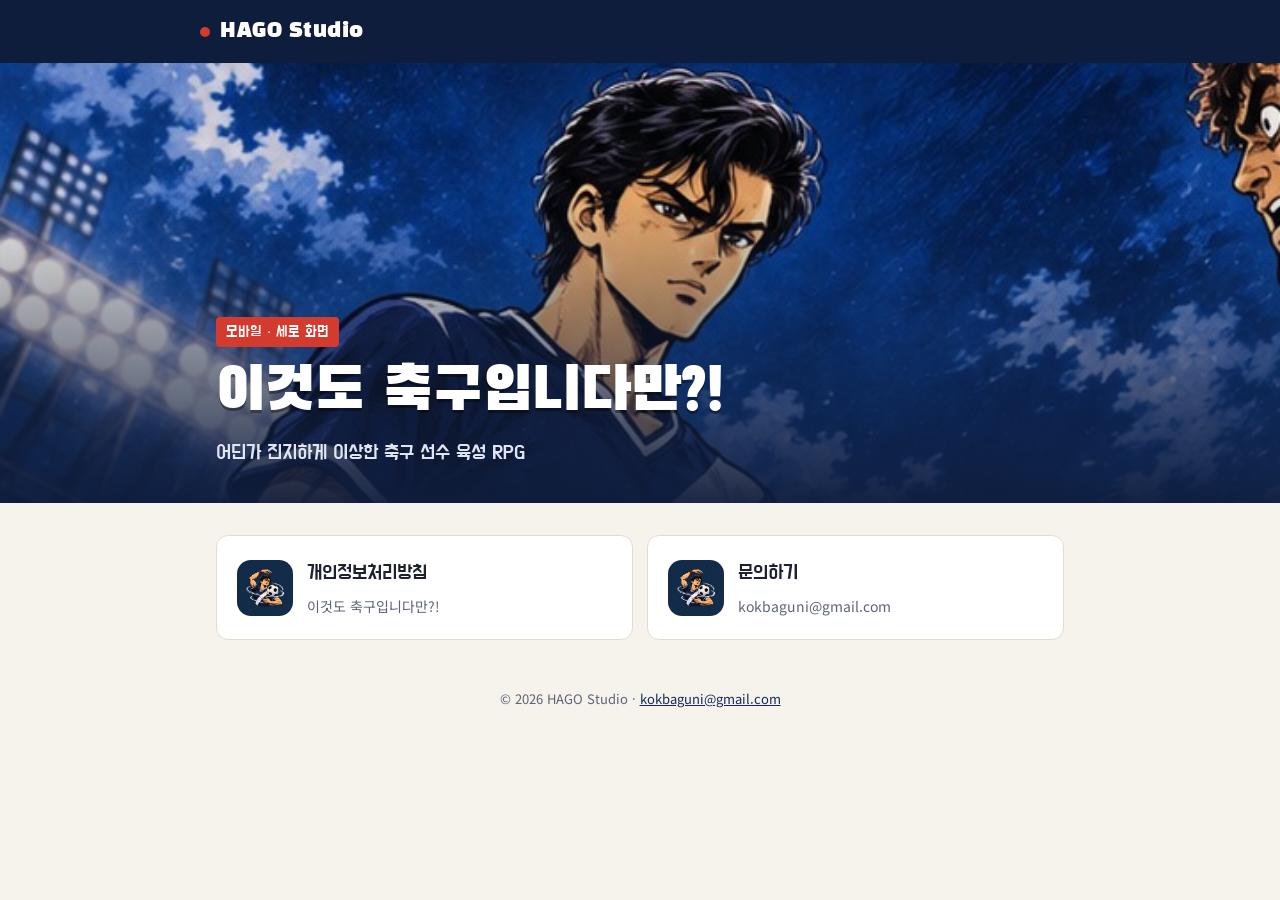
==== index.html @ 5676d5c1 "HAGO Studio site: privacy policy, app-ads.txt" ====
<!doctype html>
<html lang="ko"><head><meta charset="utf-8"><meta name="viewport" content="width=device-width,initial-scale=1">
<title>HAGO Studio</title>
<link rel="icon" href="img/icon.png">
<link rel="preconnect" href="https://fonts.googleapis.com"><link rel="preconnect" href="https://fonts.gstatic.com" crossorigin>
<link href="https://fonts.googleapis.com/css2?family=Black+Han+Sans&family=Do+Hyeon&family=Noto+Sans+KR:wght@400;700&display=swap" rel="stylesheet">
<link rel="stylesheet" href="style.css">
</head><body>
<header class="bar"><div class="in"><span class="dot"></span><a href="index.html">HAGO Studio</a></div></header>
<section class="hero"><div class="in">
<span class="tag">모바일 · 세로 화면</span>
<h1>이것도 축구입니다만?!</h1>
<p>어딘가 진지하게 이상한 축구 선수 육성 RPG</p>
</div></section>
<main>
<div class="cards">
<a class="card" href="privacy.html"><img src="img/icon.png" alt=""><div><b>개인정보처리방침</b><span>이것도 축구입니다만?!</span></div></a>
<a class="card" href="mailto:kokbaguni@gmail.com"><img src="img/icon.png" alt=""><div><b>문의하기</b><span>kokbaguni@gmail.com</span></div></a>
</div>
</main>
<footer>© 2026 HAGO Studio · <a href="mailto:kokbaguni@gmail.com">kokbaguni@gmail.com</a></footer>
</body></html>
---- style.css ----
:root{--navy:#0f1d3d;--navy2:#16295a;--ink:#1c2230;--paper:#f6f3ec;--red:#d23b2e;--muted:#5d6475;--line:#e2ddd1}
*{box-sizing:border-box}
html,body{overflow-x:hidden}
body{margin:0;overflow-wrap:anywhere;background:var(--paper);color:var(--ink);font-family:"Noto Sans KR",-apple-system,"Apple SD Gothic Neo",sans-serif;line-height:1.75}
a{color:var(--navy2)}
.bar{background:var(--navy);color:#fff;padding:14px 16px}
.bar .in{max-width:880px;margin:0 auto;display:flex;align-items:center;gap:10px}
.bar a{color:#fff;text-decoration:none;font-family:"Black Han Sans",sans-serif;font-size:20px;letter-spacing:.5px}
.bar .dot{width:10px;height:10px;border-radius:50%;background:var(--red)}
.hero{position:relative;background:var(--navy) url(img/hero.jpg) center 22%/cover;min-height:440px;display:flex;align-items:flex-end}
.hero:after{content:"";position:absolute;inset:0;background:linear-gradient(180deg,rgba(15,29,61,.05) 30%,rgba(15,29,61,.95))}
.hero .in{position:relative;z-index:1;max-width:880px;margin:0 auto;width:100%;padding:32px 16px}
.hero h1{margin:0;color:#fff;font-family:"Black Han Sans",sans-serif;font-weight:400;font-size:clamp(34px,8vw,60px);line-height:1.15;text-shadow:0 3px 0 rgba(0,0,0,.35)}
.hero p{margin:8px 0 0;color:#dfe5f3;font-family:"Do Hyeon",sans-serif;font-size:20px}
.tag{display:inline-block;background:var(--red);color:#fff;font-family:"Do Hyeon",sans-serif;font-size:15px;padding:2px 10px;border-radius:4px;margin-bottom:12px}
main{max-width:880px;margin:0 auto;padding:32px 16px 48px}
.cards{display:grid;grid-template-columns:repeat(auto-fit,minmax(min(240px,100%),1fr));gap:14px}
.card{background:#fff;border:1px solid var(--line);border-radius:12px;padding:20px;display:flex;gap:14px;align-items:center;text-decoration:none;color:var(--ink);transition:transform .15s}
.card:hover{transform:translateY(-2px)}
.card img{width:56px;height:56px;border-radius:14px}
.card b{display:block;font-family:"Do Hyeon",sans-serif;font-weight:400;font-size:20px}
.card span{color:var(--muted);font-size:14px}
.doc{background:#fff;border:1px solid var(--line);border-radius:12px;padding:8px 28px 24px}
.doc h1{font-family:"Black Han Sans",sans-serif;font-weight:400;font-size:28px;color:var(--navy);margin:20px 0 4px}
.doc h2{font-family:"Do Hyeon",sans-serif;font-weight:400;font-size:21px;color:var(--navy2);border-left:4px solid var(--red);padding-left:10px;margin:28px 0 8px}
.doc ul{padding-left:20px}
.doc a{word-break:break-all}
footer{text-align:center;color:var(--muted);font-size:13px;padding:0 16px 32px}
@media (max-width:520px){.doc{padding:4px 18px 18px}.hero{min-height:380px}}
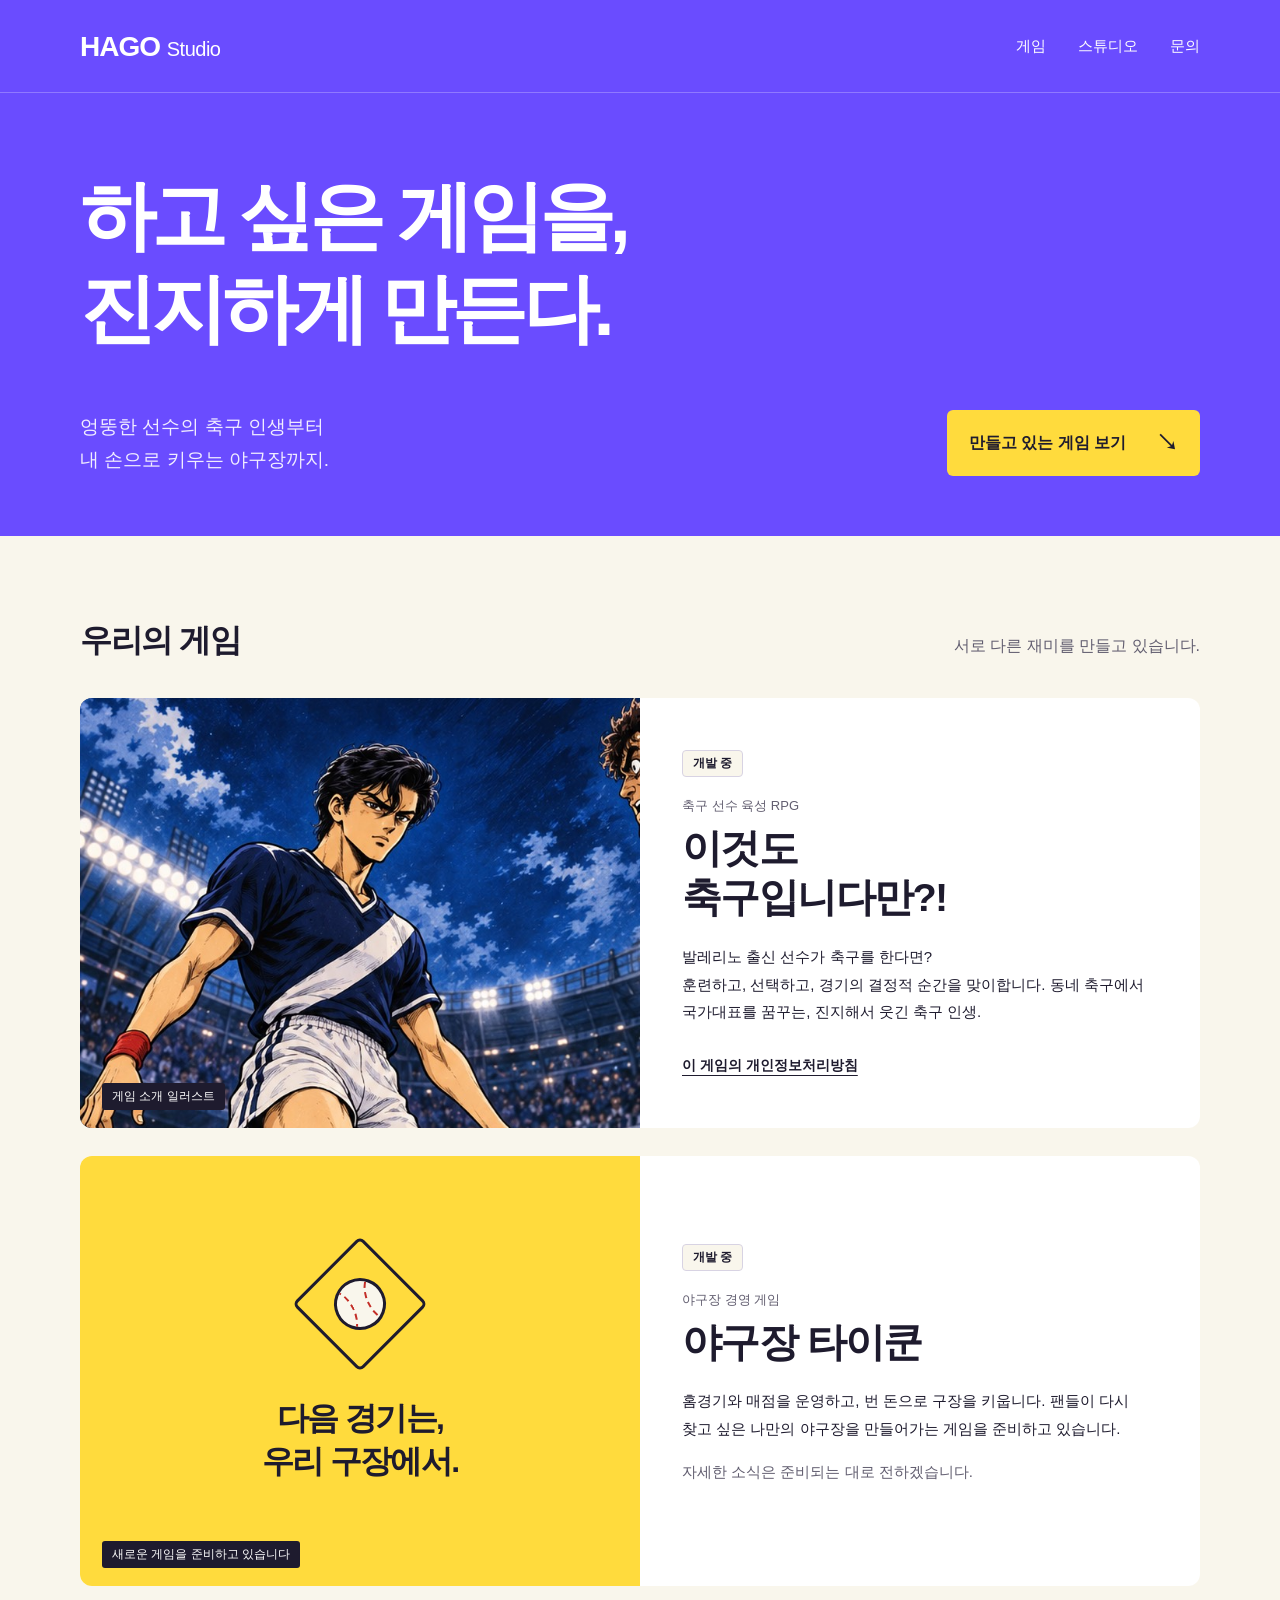
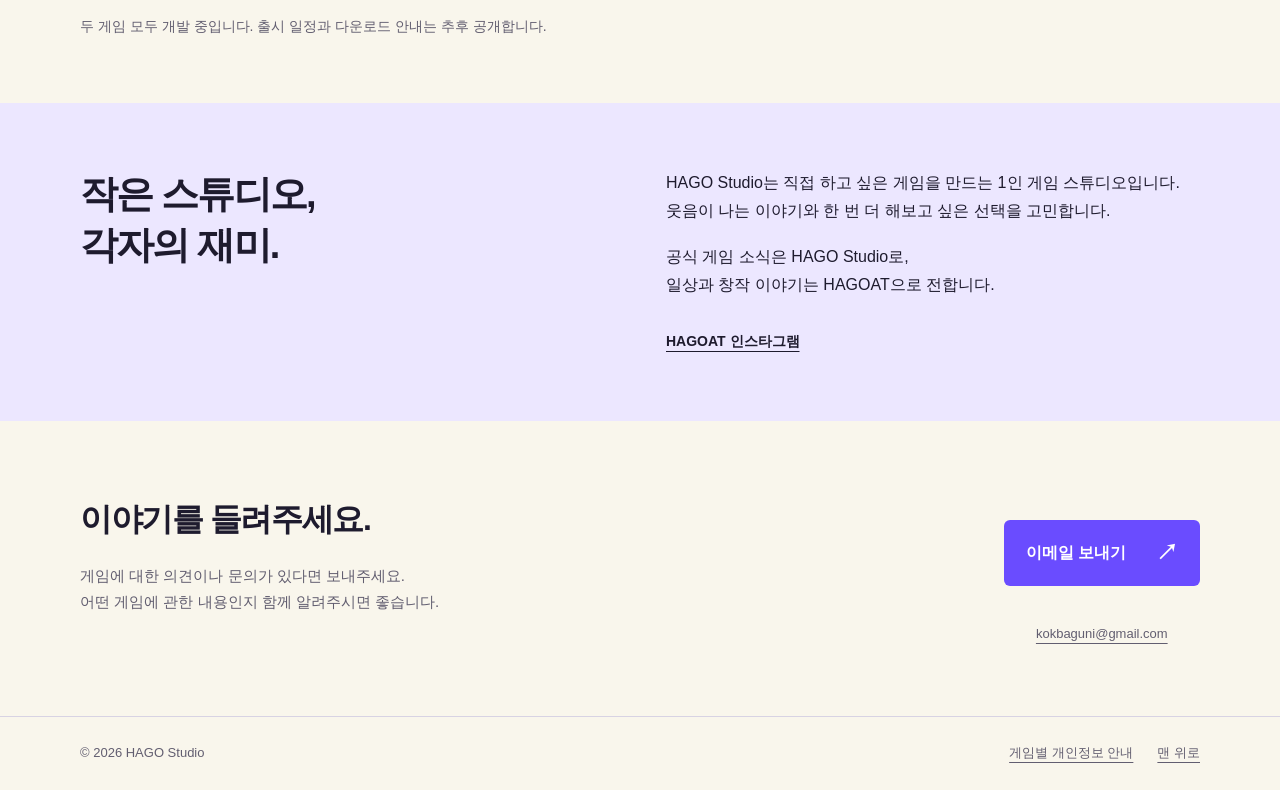
==== commit 1fb9aa8c: "Make HAGO Studio home showcase football and baseball" ====
--- a/index.html
+++ b/index.html
@@ -1,22 +1,96 @@
 <!doctype html>
-<html lang="ko"><head><meta charset="utf-8"><meta name="viewport" content="width=device-width,initial-scale=1">
-<title>HAGO Studio</title>
-<link rel="icon" href="img/icon.png">
-<link rel="preconnect" href="https://fonts.googleapis.com"><link rel="preconnect" href="https://fonts.gstatic.com" crossorigin>
-<link href="https://fonts.googleapis.com/css2?family=Black+Han+Sans&family=Do+Hyeon&family=Noto+Sans+KR:wght@400;700&display=swap" rel="stylesheet">
-<link rel="stylesheet" href="style.css">
-</head><body>
-<header class="bar"><div class="in"><span class="dot"></span><a href="index.html">HAGO Studio</a></div></header>
-<section class="hero"><div class="in">
-<span class="tag">모바일 · 세로 화면</span>
-<h1>이것도 축구입니다만?!</h1>
-<p>어딘가 진지하게 이상한 축구 선수 육성 RPG</p>
-</div></section>
-<main>
-<div class="cards">
-<a class="card" href="privacy.html"><img src="img/icon.png" alt=""><div><b>개인정보처리방침</b><span>이것도 축구입니다만?!</span></div></a>
-<a class="card" href="mailto:kokbaguni@gmail.com"><img src="img/icon.png" alt=""><div><b>문의하기</b><span>kokbaguni@gmail.com</span></div></a>
-</div>
-</main>
-<footer>© 2026 HAGO Studio · <a href="mailto:kokbaguni@gmail.com">kokbaguni@gmail.com</a></footer>
-</body></html>
+<html lang="ko">
+<head>
+  <meta charset="utf-8">
+  <meta name="viewport" content="width=device-width, initial-scale=1">
+  <title>HAGO Studio — 하고 싶은 게임을, 진지하게 만든다.</title>
+  <meta name="description" content="HAGO Studio는 하고 싶은 게임을 진지하게 만드는 1인 게임 스튜디오입니다. 개발 중인 축구 선수 육성 RPG와 야구장 경영 게임을 만나보세요.">
+  <meta name="theme-color" content="#6A4CFF">
+  <meta property="og:type" content="website">
+  <meta property="og:title" content="HAGO Studio">
+  <meta property="og:description" content="하고 싶은 게임을, 진지하게 만든다. HAGO Studio의 게임과 소식.">
+  <meta property="og:url" content="https://studiohago.github.io/">
+  <link rel="canonical" href="https://studiohago.github.io/">
+  <link rel="icon" href="site-icon.svg" type="image/svg+xml">
+  <link rel="stylesheet" href="studio.css">
+</head>
+<body>
+  <a class="skip-link" href="#main">본문으로 바로가기</a>
+  <header class="site-header">
+    <div class="wrap header-inner">
+      <a class="studio-name" href="./" aria-label="HAGO Studio 홈">HAGO <span>Studio</span></a>
+      <nav aria-label="주요 메뉴">
+        <a href="#games">게임</a>
+        <a href="#studio">스튜디오</a>
+        <a href="#contact">문의</a>
+      </nav>
+    </div>
+  </header>
+  <main id="main">
+    <section class="studio-hero" aria-labelledby="hero-title">
+      <div class="wrap hero-inner">
+        <h1 id="hero-title">하고 싶은 게임을,<br>진지하게 만든다.</h1>
+        <div class="hero-bottom">
+          <p>엉뚱한 선수의 축구 인생부터<br>내 손으로 키우는 야구장까지.</p>
+          <a class="button button-yellow" href="#games">만들고 있는 게임 보기 <span aria-hidden="true">↘</span></a>
+        </div>
+      </div>
+    </section>
+
+    <section class="games-section wrap" id="games" aria-labelledby="games-title">
+      <div class="section-heading">
+        <h2 id="games-title">우리의 게임</h2>
+        <p>서로 다른 재미를 만들고 있습니다.</p>
+      </div>
+      <article class="game football" aria-labelledby="football-title">
+        <div class="game-art football-art">
+          <img src="img/hero.jpg" alt="이것도 축구입니다만?!의 스포츠 만화풍 소개 그림" width="720" height="960" fetchpriority="high">
+          <span class="art-caption">게임 소개 일러스트</span>
+        </div>
+        <div class="game-copy">
+          <span class="status">개발 중</span>
+          <p class="genre">축구 선수 육성 RPG</p>
+          <h3 id="football-title">이것도<br>축구입니다만?!</h3>
+          <p>발레리노 출신 선수가 축구를 한다면?<br>훈련하고, 선택하고, 경기의 결정적 순간을 맞이합니다. 동네 축구에서 국가대표를 꿈꾸는, 진지해서 웃긴 축구 인생.</p>
+          <a class="text-link" href="privacy.html">이 게임의 개인정보처리방침</a>
+        </div>
+      </article>
+      <article class="game baseball" aria-labelledby="baseball-title">
+        <div class="game-art baseball-art" aria-hidden="true">
+          <div class="ballpark-mark"><span class="diamond"></span><span class="baseball-ball"></span></div>
+          <p class="baseball-lettering">다음 경기는,<br>우리 구장에서.</p>
+          <span class="art-caption">새로운 게임을 준비하고 있습니다</span>
+        </div>
+        <div class="game-copy">
+          <span class="status">개발 중</span>
+          <p class="genre">야구장 경영 게임</p>
+          <h3 id="baseball-title">야구장 타이쿤</h3>
+          <p>홈경기와 매점을 운영하고, 번 돈으로 구장을 키웁니다. 팬들이 다시 찾고 싶은 나만의 야구장을 만들어가는 게임을 준비하고 있습니다.</p>
+          <p class="release-note">자세한 소식은 준비되는 대로 전하겠습니다.</p>
+        </div>
+      </article>
+      <p class="development-note">두 게임 모두 개발 중입니다. 출시 일정과 다운로드 안내는 추후 공개합니다.</p>
+    </section>
+
+    <section class="about-section" id="studio" aria-labelledby="about-title">
+      <div class="wrap about-inner">
+        <h2 id="about-title">작은 스튜디오,<br>각자의 재미.</h2>
+        <div>
+          <p>HAGO Studio는 직접 하고 싶은 게임을 만드는 1인 게임 스튜디오입니다. 웃음이 나는 이야기와 한 번 더 해보고 싶은 선택을 고민합니다.</p>
+          <p>공식 게임 소식은 HAGO Studio로,<br>일상과 창작 이야기는 HAGOAT으로 전합니다.</p>
+          <a class="text-link" href="https://www.instagram.com/hagoat_studio/" target="_blank" rel="noopener noreferrer">HAGOAT 인스타그램 <span class="sr-only">(새 창)</span></a>
+        </div>
+      </div>
+    </section>
+    <section class="contact-section wrap" id="contact" aria-labelledby="contact-title">
+      <div>
+        <h2 id="contact-title">이야기를 들려주세요.</h2>
+        <p>게임에 대한 의견이나 문의가 있다면 보내주세요.<br>어떤 게임에 관한 내용인지 함께 알려주시면 좋습니다.</p>
+      </div>
+      <a class="button button-purple" href="mailto:kokbaguni@gmail.com">이메일 보내기 <span aria-hidden="true">↗</span></a>
+      <p class="contact-address"><a href="mailto:kokbaguni@gmail.com">kokbaguni@gmail.com</a></p>
+    </section>
+  </main>
+  <footer class="site-footer"><div class="wrap footer-inner"><span>© 2026 HAGO Studio</span><a href="#games">게임별 개인정보 안내</a><a href="#main">맨 위로</a></div></footer>
+</body>
+</html>
--- a/studio.css
+++ b/studio.css
@@ -0,0 +1,4 @@
+:root{--purple:#6a4cff;--yellow:#ffdb3d;--ink:#1e1b2e;--cream:#f9f6ec;--white:#fff;--muted:#625e70;--line:#d8d3e3}
+*{box-sizing:border-box}html{scroll-padding-top:24px}body{margin:0;background:var(--cream);color:var(--ink);font-family:-apple-system,BlinkMacSystemFont,"Apple SD Gothic Neo","Malgun Gothic",sans-serif;line-height:1.75;word-break:keep-all;overflow-wrap:break-word}a{color:inherit;text-underline-offset:5px}a:focus-visible{outline:3px solid currentColor;outline-offset:6px}img{display:block;max-width:100%}.wrap{width:min(1120px,calc(100% - 80px));margin-inline:auto}.skip-link{position:absolute;left:20px;top:-100px;padding:10px 18px;background:var(--yellow);z-index:10}.skip-link:focus{top:12px}.site-header{background:var(--purple);color:#fff;border-bottom:1px solid #ffffff40}.header-inner{min-height:92px;display:flex;align-items:center;justify-content:space-between;gap:20px}.studio-name{font-size:28px;font-weight:900;letter-spacing:-1px;text-decoration:none}.studio-name span{font-weight:450;font-size:20px;letter-spacing:-.5px}.site-header nav{display:flex;gap:32px}.site-header nav a{font-size:15px;text-decoration:none}.site-header nav a:hover{text-decoration:underline}.studio-hero{background:var(--purple);color:white}.hero-inner{padding-block:76px 60px}.hero-inner h1{font-size:clamp(38px,6.3vw,76px);font-weight:850;line-height:1.23;letter-spacing:-.065em;margin:0 0 54px;max-width:950px}.hero-bottom{display:flex;align-items:flex-end;justify-content:space-between;gap:28px}.hero-bottom p{margin:0;font-size:19px;color:#f1edff}.button{display:inline-flex;align-items:center;justify-content:space-between;gap:30px;min-height:56px;padding:14px 22px;text-decoration:none;font-weight:750;border-radius:6px}.button span{font-size:22px}.button-yellow{background:var(--yellow);color:var(--ink)}.button-purple{background:var(--purple);color:#fff}.button:hover{box-shadow:0 4px 0 var(--ink)}.games-section{padding-block:76px 64px;scroll-margin-top:20px}.section-heading{display:flex;align-items:baseline;justify-content:space-between;gap:20px;margin-bottom:30px}.section-heading h2,.contact-section h2{font-size:32px;letter-spacing:-1.4px;margin:0}.section-heading p{margin:0;color:var(--muted)}.game{display:grid;grid-template-columns:1fr 1fr;min-height:430px;overflow:hidden;border-radius:12px;background:#fff;margin-bottom:28px}.game-art{position:relative;min-height:430px;overflow:hidden}.football-art{background:#16295a}.football-art img{width:100%;height:100%;position:absolute;inset:0;object-fit:cover;object-position:center 25%}.art-caption{position:absolute;bottom:18px;left:22px;padding:3px 10px;background:var(--ink);color:white;font-size:12px;border-radius:3px}.game-copy{padding:40px 42px;align-self:center}.status{display:inline-block;background:var(--cream);border:1px solid var(--line);padding:2px 10px;border-radius:4px;font-size:12px;font-weight:700}.genre{font-size:13px;color:var(--muted);margin:18px 0 6px}.game-copy h3{font-size:clamp(28px,3.1vw,40px);line-height:1.25;letter-spacing:-1.6px;margin:0 0 20px}.game-copy>p:not(.genre){font-size:15px;line-height:1.85;max-width:38em}.text-link{display:inline-block;font-size:14px;font-weight:700;margin-top:12px}.baseball-art{background:var(--yellow);color:var(--ink);display:flex;flex-direction:column;align-items:center;justify-content:center;gap:28px;padding:45px 20px 65px}.ballpark-mark{position:relative;width:130px;height:130px;display:grid;place-items:center}.diamond{width:96px;height:96px;border:3px solid var(--ink);transform:rotate(45deg);border-radius:6px}.baseball-ball{position:absolute;background:var(--cream);width:52px;height:52px;border:3px solid var(--ink);border-radius:50%;overflow:hidden;transform:rotate(-25deg)}.baseball-ball:before,.baseball-ball:after{content:"";position:absolute;top:-3px;width:35px;height:52px;border:2px dashed #c32e28;border-radius:50%}.baseball-ball:before{left:-23px}.baseball-ball:after{right:-23px}.baseball-lettering{font-size:32px;font-weight:850;line-height:1.35;letter-spacing:-1.6px;text-align:center;margin:0}.release-note,.development-note{color:var(--muted);font-size:14px}.development-note{margin:28px 0 0}.about-section{background:#ece7ff;padding-block:66px}.about-inner{display:grid;grid-template-columns:1fr 1fr;gap:52px}.about-inner h2{font-size:38px;line-height:1.35;letter-spacing:-1.8px;margin:0}.about-inner p{margin:0 0 18px;max-width:40em}.contact-section{display:grid;grid-template-columns:1fr auto;align-items:center;gap:8px 35px;padding-block:70px}.contact-section p{color:var(--muted);margin:16px 0 0;font-size:15px}.contact-section .contact-address{grid-column:2;margin:0;text-align:center;font-size:13px}.site-footer{border-top:1px solid var(--line);padding-block:25px;color:var(--muted);font-size:13px}.footer-inner{display:flex;gap:24px;align-items:center}.footer-inner span{margin-right:auto}.sr-only{position:absolute;width:1px;height:1px;overflow:hidden;clip-path:inset(50%);white-space:nowrap}
+@media(max-width:760px){.wrap{width:calc(100% - 40px)}.header-inner{min-height:76px}.studio-name{font-size:24px}.studio-name span{font-size:17px}.site-header nav{gap:18px}.site-header nav a{font-size:13px}.hero-inner{padding-block:52px 40px}.hero-inner h1{margin-bottom:32px}.hero-bottom{align-items:flex-start;flex-direction:column;gap:26px}.hero-bottom p{font-size:16px}.games-section{padding-block:45px}.section-heading{display:block;margin-bottom:24px}.section-heading h2,.contact-section h2{font-size:27px}.section-heading p{font-size:14px;margin-top:6px}.game{grid-template-columns:1fr}.game-art{min-height:310px}.game-copy{padding:30px 26px}.game-copy h3{font-size:32px}.baseball-art{min-height:330px}.baseball-lettering{font-size:28px}.about-section{padding-block:42px}.about-inner{grid-template-columns:1fr;gap:25px}.about-inner h2{font-size:31px}.contact-section{grid-template-columns:1fr;padding-block:42px;gap:20px}.contact-section .button{justify-self:start}.contact-section .contact-address{grid-column:1;text-align:left;margin-top:-10px}.footer-inner{flex-wrap:wrap;gap:12px 20px}.footer-inner span{width:100%}}
+@media(prefers-reduced-motion:reduce){*{scroll-behavior:auto}}
